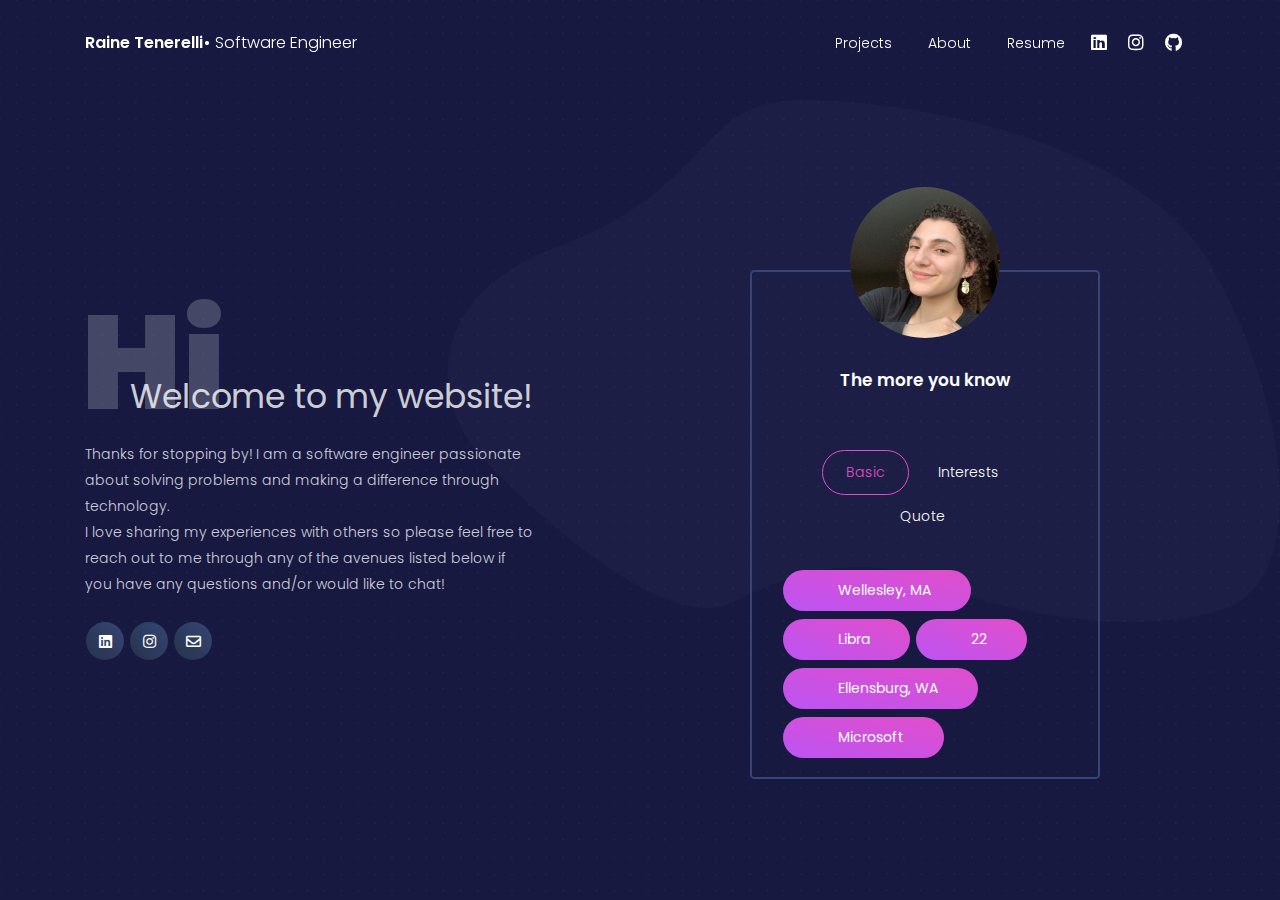
==== about.html @ e45fa51a "System reboot!" ====
<!DOCTYPE html>
<html lang="en">
<head>
  <meta charset="utf-8" />
  <meta name="viewport" content="width=device-width, initial-scale=1, shrink-to-fit=no">
  <link rel="apple-touch-icon" sizes="76x76" href="./assets/img/apple-icon.png">
  <link rel="icon" type="image/png" href="./assets/img/favicon.png">
  <title>
    Raine Tenerelli's Personal Website 
  </title>
  <!--     Fonts and icons     -->
  <link href="https://fonts.googleapis.com/css?family=Poppins:200,300,400,600,700,800" rel="stylesheet" />
  <link href="https://use.fontawesome.com/releases/v5.0.6/css/all.css" rel="stylesheet">
  <!-- Nucleo Icons -->
  <link href="./assets/css/nucleo-icons.css" rel="stylesheet" />
  <!-- CSS Files -->
  <link href="./assets/css/blk-design-system.css?v=1.0.0" rel="stylesheet" />
</head>
 
 <body class="profile-page">
   <!-- Navbar -->
   <nav class="navbar navbar-expand-lg fixed-top navbar-transparent " color-on-scroll="100">
    <div class="container">
      <div class="navbar-translate">
        <a class="navbar-brand" href="index.html" rel="tooltip" title="Coded by Raine Tenerelli" data-placement="bottom" target="_blank">
          <span>Raine Tenerelli•</span> Software Engineer
        </a>
        <button class="navbar-toggler navbar-toggler" type="button" data-toggle="collapse" data-target="#navigation" aria-controls="navigation-index" aria-expanded="false" aria-label="Toggle navigation">
          <span class="navbar-toggler-bar bar1"></span>
          <span class="navbar-toggler-bar bar2"></span>
          <span class="navbar-toggler-bar bar3"></span>
        </button>
      </div>
      <div class="collapse navbar-collapse justify-content-end" id="navigation">
        <div class="navbar-collapse-header">
          <div class="row">
            <div class="col-6 collapse-brand">
              <a>
                Raine Tenerelli
              </a>
            </div>
            <div class="col-6 collapse-close text-right">
              <button type="button" class="navbar-toggler" data-toggle="collapse" data-target="#navigation" aria-controls="navigation-index" aria-expanded="false" aria-label="Toggle navigation">
                <i class="tim-icons icon-simple-remove"></i>
              </button>
            </div>
          </div>
        </div>
        <ul class="navbar-nav">
        <li class="nav-item">
            <a class="nav-link" href="projects.html">Projects</a>
         </li>
        <li class="nav-item">
            <a class="nav-link" href="about.html">About</a>
          </li>
          <li class="nav-item">
            <a class="nav-link" href="./assets/raineresume.pdf">Resume</a>
          </li>
          <li class="nav-item p-0">
            <a class="nav-link" rel="tooltip" title="Connect with me on LinkeIn" data-placement="bottom" href="https://www.linkedin.com/in/rainetenerelli/" target="_blank">
              <i class="fab fa-linkedin"></i>
              <p class="d-lg-none d-xl-none">Linkedin</p>
            </a>
          </li>
          <li class="nav-item p-0">
            <a class="nav-link" rel="tooltip" title="Follow me on Instagram" data-placement="bottom" href="https://www.instagram.com/rainetenerelli/" target="_blank">
              <i class="fab fa-instagram"></i>
              <p class="d-lg-none d-xl-none">Instagram</p>
            </a>
        </li>
        <li class="nav-item p-0">
            <a class="nav-link" rel="tooltip" title="Follow me on Github" data-placement="bottom" href="https://github.com/rainetenerelli" target="_blank">
              <i class="fab fa-github"></i>
              <p class="d-lg-none d-xl-none">Github</p>
            </a>
        </li>
        </ul>
      </div>
      </div>
    </nav>
   <!-- End Navbar -->

   <div class="wrapper">
    <div class="page-header">
      <img src="./assets/img/dots.png" class="dots">
      <img src="./assets/img/path4.png" class="path">
      <div class="container align-items-center">
        <div class="row">
          <div class="col-lg-6 col-md-6">
            <h1 class="profile-title text-left">Welcome to my website!</h1>
            <h5 class="text-on-back">Hi</h5>
            <p class="profile-description">
                Thanks for stopping by! I am a software engineer passionate about solving problems and making a difference through technology. 
                <br> I love sharing my experiences with others so please feel free to reach out to me through any of the avenues listed below if you have any questions and/or would like to chat!
            </p>
            <div class="btn-wrapper profile pt-3">
              <a target="_blank" href="https://www.linkedin.com/in/rainetenerelli/" class="btn btn-icon btn-linkedin btn-round" data-toggle="tooltip" data-original-title="Connect with me">
                <i class="fab fa-linkedin"></i>
              </a>
              <a target="_blank" href="https://www.instagram.com/rainetenerelli/" class="btn btn-icon btn-instagram btn-round" data-toggle="tooltip" data-original-title="Follow me">
                <i class="fab fa-instagram"></i>
              </a>
              <a target="_blank" href="mailto:&#114;&#097;&#105;&#110;&#101;&#116;&#101;&#110;&#101;&#114;&#101;&#108;&#108;&#105;&#049;&#049;&#064;&#103;&#109;&#097;&#105;&#108;&#046;&#099;&#111;&#109;" class="btn btn-icon btn-envelope  btn-round" data-toggle="tooltip" data-original-title="Email me!">
                <i class="far fa-envelope"></i>
              </a>
            </div>
          </div>
          <div class="col-lg-4 col-md-6 ml-auto mr-auto">
            <div class="card card-coin card-plain">
              <div class="card-header">
                <img src="./assets/img/rainepp.jpg" class="img-center img-fluid rounded-circle">
                <h4 class="title">The more you know</h4>
              </div>
              <div class="card-body">
                <ul class="nav nav-tabs nav-tabs-primary justify-content-center">
                  <li class="nav-item">
                    <a class="nav-link active" data-toggle="tab" href="#linka">
                      Basic
                    </a>
                  </li>
                  <li class="nav-item">
                    <a class="nav-link" data-toggle="tab" href="#linkb">
                      Interests
                    </a>
                  </li>
                  <li class="nav-item">
                    <a class="nav-link" data-toggle="tab" href="#linkc">
                      Quote
                    </a>
                  </li>
                </ul>
                <div class="tab-content tab-subcategories">
                  <div class="tab-pane active" id="linka">
                  <button class="btn btn-primary btn-round" type="button">
                    <i class="tim-icons icon-heart-2"></i> Wellesley, MA
                  </button>
                  <button class="btn btn-primary btn-round" type="button">
                    <i class="tim-icons icon-heart-2"></i> Libra
                  </button>

                  <button class="btn btn-primary btn-round" type="button">
                    <i class="tim-icons icon-heart-2"></i> 22
                  </button>
                  <button class="btn btn-primary btn-round" type="button">
                    <i class="tim-icons icon-heart-2"></i> Ellensburg, WA
                  </button>
                  <button class="btn btn-primary btn-round" type="button">
                    <i class="tim-icons icon-heart-2"></i> Microsoft
                  </button>
                  </div>
                  <div class="tab-pane" id="linkb">
                    <span class="badge badge-default">Cooking</span>
                    <span class="badge badge-success">Outdoors</span>
                    <span class="badge badge-success">Hiking</span>
                    <span class="badge badge-neutral">Taylor Swift</span>
                    <span class="badge badge-success">Soccer</span>
                    <span class="badge badge-default">Italian Food</span>
                    <span class="badge badge-danger">Cats</span>
                    <span class="badge badge-neutral">Indie Pop</span>
                    <span class="badge badge-default">Coffee</span>
                  </div>
                  <div class="tab-pane" id="linkc">
                    <div class="typography-line">
                        <blockquote>
                          <p class="blockquote blockquote-primary">
                            "Excellence" is not a gift, but a skill that takes practice. We do not act "rightly" because we are "excellent", in fact we achieve "excellence" by acting "rightly""
                            <br>
                            <br>
                            <small>
                              - PLATO
                            </small>
                          </p>
                        </blockquote>
                      </div>
                  </div>
                </div>
              </div>
            </div>
          </div>
        </div>
      </div>
    </div>
 
  
  
  </div>
    
   <!--   Core JS Files   -->
   <script src="./assets/js/core/jquery.min.js" type="text/javascript"></script>
   <script src="./assets/js/core/popper.min.js" type="text/javascript"></script>
   <script src="./assets/js/core/bootstrap.min.js" type="text/javascript"></script>
   <script src="./assets/js/plugins/perfect-scrollbar.jquery.min.js"></script>
   <!--  Plugin for Switches, full documentation here: http://www.jque.re/plugins/version3/bootstrap.switch/ -->
   <script src="./assets/js/plugins/bootstrap-switch.js"></script>
   <!--  Plugin for the Sliders, full documentation here: http://refreshless.com/nouislider/ -->
   <script src="./assets/js/plugins/nouislider.min.js" type="text/javascript"></script>
   <!-- Chart JS -->
   <script src="./assets/js/plugins/chartjs.min.js"></script>
   <!--  Plugin for the DatePicker, full documentation here: https://github.com/uxsolutions/bootstrap-datepicker -->
   <script src="./assets/js/plugins/moment.min.js"></script>
   <script src="./assets/js/plugins/bootstrap-datetimepicker.js" type="text/javascript"></script>
   <!-- Black Dashboard DEMO methods, don't include it in your project! -->
   <script src="./assets/demo/demo.js"></script>
   <!-- Control Center for Black UI Kit: parallax effects, scripts for the example pages etc -->
   <script src="./assets/js/blk-design-system.min.js?v=1.0.0" type="text/javascript"></script>
 </body>
 
 </html>
---- assets/css/nucleo-icons.css ----
/* --------------------------------

Nucleo Outline Web Font - nucleoapp.com/
License - nucleoapp.com/license/
Created using IcoMoon - icomoon.io

-------------------------------- */

@font-face {
  font-family: 'Nucleo';
  src: url('../fonts/nucleo.eot');
  src: url('../fonts/nucleo.eot') format('embedded-opentype'), url('../fonts/nucleo.woff2') format('woff2'), url('../fonts/nucleo.woff') format('woff'), url('../fonts/nucleo.ttf') format('truetype'), url('../fonts/nucleo.svg') format('svg');
  font-weight: normal;
  font-style: normal;
}

/*------------------------
	base class definition
-------------------------*/

.tim-icons {
  display: inline-block;
  font: normal normal normal 1em/1 'Nucleo';
  vertical-align: middle;
  speak: none;
  text-transform: none;
  /* Better Font Rendering */
  -webkit-font-smoothing: antialiased;
  -moz-osx-font-smoothing: grayscale;
}

.font-icon-detail {
  text-align: center;
  padding: 45px 0 30px;
  border: 1px solid #e44cc4;
  border-radius: .1875rem;
  margin: 15px 0;
  min-height: 168px;
}

.font-icon-detail i {
  color: #FFFFFF;
  font-size: 1.5em;
}

.font-icon-detail p {
  color: #e44cc4 !important;
  margin-top: 30px;
  padding: 0 10px;
  font-size: .7142em;
}

/*------------------------
  change icon size
-------------------------*/

.tim-icons-sm {
  font-size: 0.8em;
}

.tim-icons-lg {
  font-size: 1.2em;
}

/* absolute units */

.tim-icons-16 {
  font-size: 16px;
}

.tim-icons-32 {
  font-size: 32px;
}

/*----------------------------------
  add a square/circle background
-----------------------------------*/

.tim-icons-bg-square,
.tim-icons-bg-circle {
  padding: 0.35em;
}

.tim-icons-bg-circle {
  border-radius: 50%;
}

/*------------------------
  list icons
-------------------------*/

/*------------------------
  spinning icons
-------------------------*/

.tim-icons-is-spinning {
  -webkit-animation: tim-icons-spin 2s infinite linear;
  -moz-animation: tim-icons-spin 2s infinite linear;
  animation: tim-icons-spin 2s infinite linear;
}

@-webkit-keyframes tim-icons-spin {
  0% {
    -webkit-transform: rotate(0deg);
  }
  100% {
    -webkit-transform: rotate(360deg);
  }
}

@-moz-keyframes tim-icons-spin {
  0% {
    -moz-transform: rotate(0deg);
  }
  100% {
    -moz-transform: rotate(360deg);
  }
}

@keyframes tim-icons-spin {
  0% {
    -webkit-transform: rotate(0deg);
    -moz-transform: rotate(0deg);
    -ms-transform: rotate(0deg);
    -o-transform: rotate(0deg);
    transform: rotate(0deg);
  }
  100% {
    -webkit-transform: rotate(360deg);
    -moz-transform: rotate(360deg);
    -ms-transform: rotate(360deg);
    -o-transform: rotate(360deg);
    transform: rotate(360deg);
  }
}

/*------------------------
  rotated/flipped icons
-------------------------*/

/*------------------------
	icons
-------------------------*/

.icon-alert-circle-exc::before {
  content: "\ea02";
}

.icon-align-center::before {
  content: "\ea03";
}

.icon-align-left-2::before {
  content: "\ea04";
}

.icon-app::before {
  content: "\ea05";
}

.icon-atom::before {
  content: "\ea06";
}

.icon-attach-87::before {
  content: "\ea07";
}

.icon-badge::before {
  content: "\ea08";
}

.icon-bag-16::before {
  content: "\ea09";
}

.icon-bank::before {
  content: "\ea0a";
}

.icon-basket-simple::before {
  content: "\ea0b";
}

.icon-bell-55::before {
  content: "\ea0c";
}

.icon-bold::before {
  content: "\ea0d";
}

.icon-book-bookmark::before {
  content: "\ea0e";
}

.icon-bulb-63::before {
  content: "\ea0f";
}

.icon-bullet-list-67::before {
  content: "\ea10";
}

.icon-bus-front-12::before {
  content: "\ea11";
}

.icon-button-pause::before {
  content: "\ea12";
}

.icon-button-power::before {
  content: "\ea13";
}

.icon-calendar-60::before {
  content: "\ea14";
}

.icon-camera-18::before {
  content: "\ea15";
}

.icon-caps-small::before {
  content: "\ea16";
}

.icon-cart::before {
  content: "\ea17";
}

.icon-chart-bar-32::before {
  content: "\ea18";
}

.icon-chart-pie-36::before {
  content: "\ea19";
}

.icon-chat-33::before {
  content: "\ea1a";
}

.icon-check-2::before {
  content: "\ea1b";
}

.icon-cloud-download-93::before {
  content: "\ea1c";
}

.icon-cloud-upload-94::before {
  content: "\ea1d";
}

.icon-coins::before {
  content: "\ea1e";
}

.icon-compass-05::before {
  content: "\ea1f";
}

.icon-controller::before {
  content: "\ea20";
}

.icon-credit-card::before {
  content: "\ea21";
}

.icon-delivery-fast::before {
  content: "\ea22";
}

.icon-double-left::before {
  content: "\ea23";
}

.icon-double-right::before {
  content: "\ea24";
}

.icon-email-85::before {
  content: "\ea25";
}

.icon-gift-2::before {
  content: "\ea26";
}

.icon-globe-2::before {
  content: "\ea27";
}

.icon-headphones::before {
  content: "\ea28";
}

.icon-heart-2::before {
  content: "\ea29";
}

.icon-html5::before {
  content: "\ea2a";
}

.icon-image-02::before {
  content: "\ea2b";
}

.icon-istanbul::before {
  content: "\ea2c";
}

.icon-key-25::before {
  content: "\ea2d";
}

.icon-laptop::before {
  content: "\ea2e";
}

.icon-light-3::before {
  content: "\ea2f";
}

.icon-link-72::before {
  content: "\ea30";
}

.icon-lock-circle::before {
  content: "\ea31";
}

.icon-map-big::before {
  content: "\ea32";
}

.icon-minimal-down::before {
  content: "\ea33";
}

.icon-minimal-left::before {
  content: "\ea34";
}

.icon-minimal-right::before {
  content: "\ea35";
}

.icon-minimal-up::before {
  content: "\ea36";
}

.icon-mobile::before {
  content: "\ea37";
}

.icon-molecule-40::before {
  content: "\ea38";
}

.icon-money-coins::before {
  content: "\ea39";
}

.icon-notes::before {
  content: "\ea3a";
}

.icon-palette::before {
  content: "\ea3b";
}

.icon-paper::before {
  content: "\ea3c";
}

.icon-pencil::before {
  content: "\ea3d";
}

.icon-pin::before {
  content: "\ea3e";
}

.icon-planet::before {
  content: "\ea3f";
}

.icon-puzzle-10::before {
  content: "\ea40";
}

.icon-satisfied::before {
  content: "\ea41";
}

.icon-scissors::before {
  content: "\ea42";
}

.icon-send::before {
  content: "\ea43";
}

.icon-settings-gear-63::before {
  content: "\ea44";
}

.icon-settings::before {
  content: "\ea45";
}

.icon-simple-add::before {
  content: "\ea46";
}

.icon-simple-delete::before {
  content: "\ea47";
}

.icon-simple-remove::before {
  content: "\ea48";
}

.icon-single-02::before {
  content: "\ea49";
}

.icon-single-copy-04::before {
  content: "\ea4a";
}

.icon-sound-wave::before {
  content: "\ea4b";
}

.icon-spaceship::before {
  content: "\ea4c";
}

.icon-square-pin::before {
  content: "\ea4d";
}

.icon-support-17::before {
  content: "\ea4e";
}

.icon-tablet-2::before {
  content: "\ea4f";
}

.icon-tag::before {
  content: "\ea50";
}

.icon-tap-02::before {
  content: "\ea51";
}

.icon-tie-bow::before {
  content: "\ea52";
}

.icon-time-alarm::before {
  content: "\ea53";
}

.icon-trash-simple::before {
  content: "\ea54";
}

.icon-triangle-right-17::before {
  content: "\ea55";
}

.icon-trophy::before {
  content: "\ea56";
}

.icon-tv-2::before {
  content: "\ea57";
}

.icon-upload::before {
  content: "\ea58";
}

.icon-user-run::before {
  content: "\ea59";
}

.icon-vector::before {
  content: "\ea5a";
}

.icon-video-66::before {
  content: "\ea5b";
}

.icon-volume-98::before {
  content: "\ea5c";
}

.icon-wallet-43::before {
  content: "\ea5d";
}

.icon-watch-time::before {
  content: "\ea5e";
}

.icon-wifi::before {
  content: "\ea5f";
}

.icon-world::before {
  content: "\ea60";
}

.icon-zoom-split::before {
  content: "\ea61";
}

.icon-refresh-01::before {
  content: "\ea62";
}

.icon-refresh-02::before {
  content: "\ea63";
}

.icon-shape-star::before {
  content: "\ea64";
}

.icon-components::before {
  content: "\ea65";
}
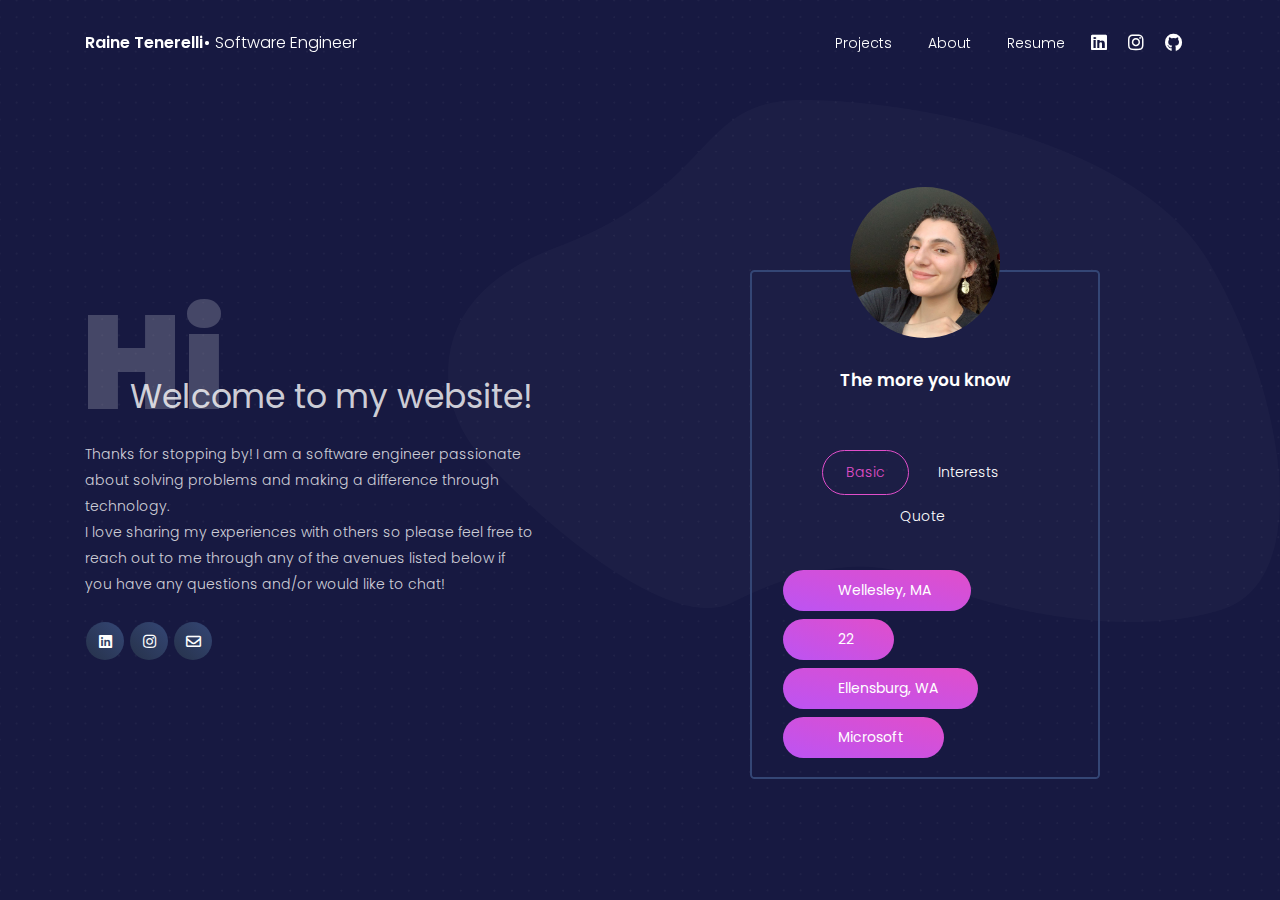
==== commit 28e5252f: "cleaning up" ====
--- a/about.html
+++ b/about.html
@@ -135,10 +135,6 @@
                     <i class="tim-icons icon-heart-2"></i> Wellesley, MA
                   </button>
                   <button class="btn btn-primary btn-round" type="button">
-                    <i class="tim-icons icon-heart-2"></i> Libra
-                  </button>
-
-                  <button class="btn btn-primary btn-round" type="button">
                     <i class="tim-icons icon-heart-2"></i> 22
                   </button>
                   <button class="btn btn-primary btn-round" type="button">
